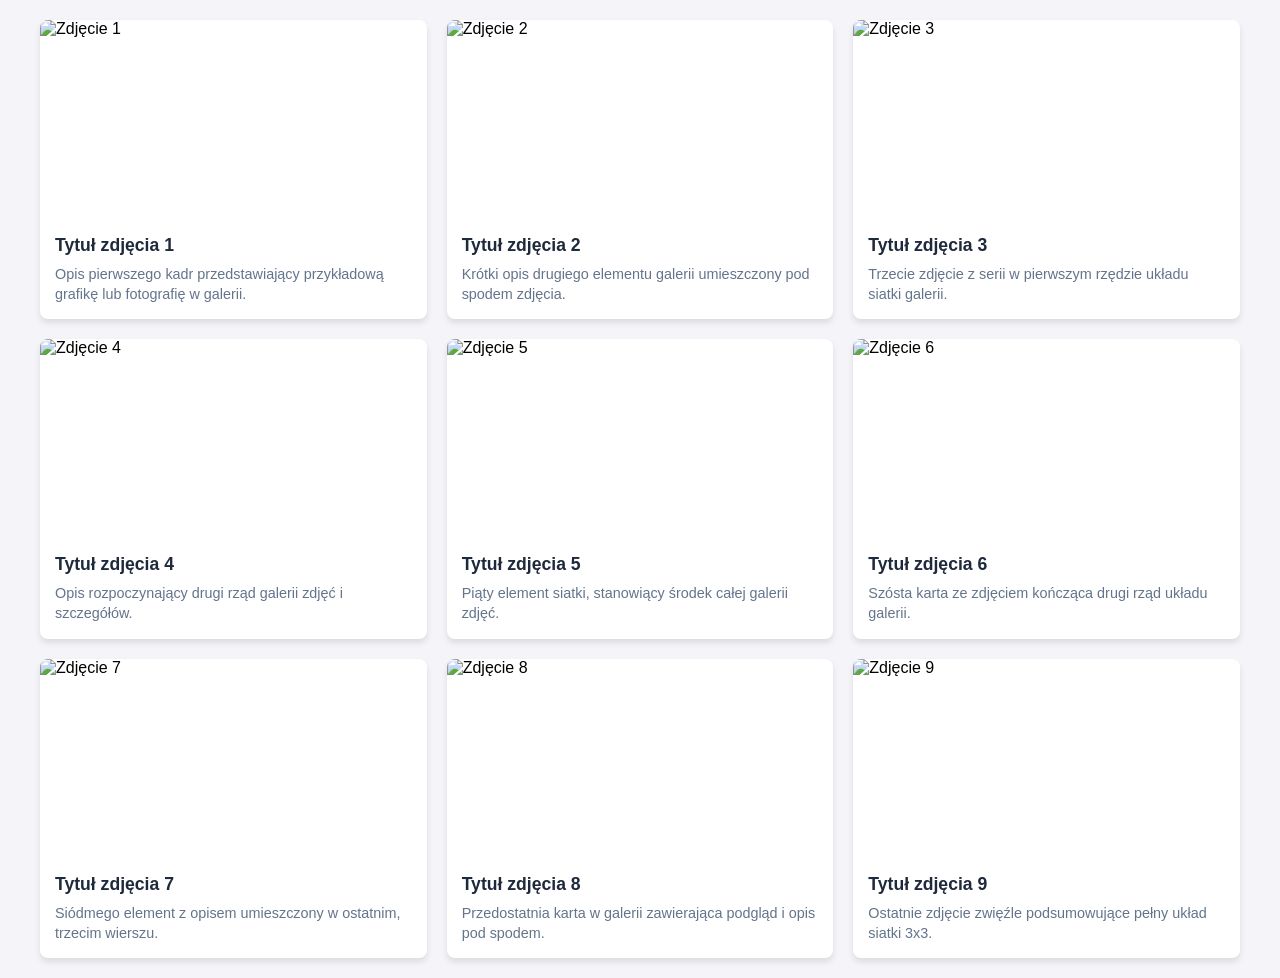
==== galeriaai.html @ e44a0bcc "ai generated sites added" ====
<!DOCTYPE html>
<html lang="pl">
<head>
  <meta charset="UTF-8">
  <meta name="viewport" content="width=device-width, initial-scale=1.0">
  <title>Layout 3 - Galeria 3x3</title>
  <style>
    * {
      box-sizing: border-box;
      margin: 0;
      padding: 0;
    }

    body {
      font-family: Arial, sans-serif;
      padding: 20px;
      background-color: #f4f4f9;
    }

    .gallery-container {
      display: grid;
      grid-template-columns: repeat(3, 1fr); /* 3 równe kolumny */
      gap: 20px; /* odstęp między kartami */
      max-width: 1200px;
      margin: 0 auto;
    }

    /* Karta pojedynczego elementu galerii */
    .gallery-card {
      background-color: #ffffff;
      border-radius: 8px;
      overflow: hidden;
      box-shadow: 0 4px 6px rgba(0, 0, 0, 0.1);
      display: flex;
      flex-direction: column;
    }

    /* Kontener zdjęcia */
    .gallery-card img {
      width: 100%;
      height: 200px;
      object-fit: cover; /* Zachowuje proporcje zdjęcia i wypełnia obszar */
      display: block;
    }

    /* Opis pod zdjęciem */
    .card-content {
      padding: 15px;
    }

    .card-content h3 {
      font-size: 1.1rem;
      margin-bottom: 8px;
      color: #1e293b;
    }

    .card-content p {
      font-size: 0.9rem;
      color: #64748b;
      line-height: 1.4;
    }
  </style>
</head>
<body>

  <div class="gallery-container">
    
    <!-- Zdjęcie 1 -->
    <div class="gallery-card">
      <img src="https://picsum.photos/400/300?random=1" alt="Zdjęcie 1">
      <div class="card-content">
        <h3>Tytuł zdjęcia 1</h3>
        <p>Opis pierwszego kadr przedstawiający przykładową grafikę lub fotografię w galerii.</p>
      </div>
    </div>

    <!-- Zdjęcie 2 -->
    <div class="gallery-card">
      <img src="https://picsum.photos/400/300?random=2" alt="Zdjęcie 2">
      <div class="card-content">
        <h3>Tytuł zdjęcia 2</h3>
        <p>Krótki opis drugiego elementu galerii umieszczony pod spodem zdjęcia.</p>
      </div>
    </div>

    <!-- Zdjęcie 3 -->
    <div class="gallery-card">
      <img src="https://picsum.photos/400/300?random=3" alt="Zdjęcie 3">
      <div class="card-content">
        <h3>Tytuł zdjęcia 3</h3>
        <p>Trzecie zdjęcie z serii w pierwszym rzędzie układu siatki galerii.</p>
      </div>
    </div>

    <!-- Zdjęcie 4 -->
    <div class="gallery-card">
      <img src="https://picsum.photos/400/300?random=4" alt="Zdjęcie 4">
      <div class="card-content">
        <h3>Tytuł zdjęcia 4</h3>
        <p>Opis rozpoczynający drugi rząd galerii zdjęć i szczegółów.</p>
      </div>
    </div>

    <!-- Zdjęcie 5 -->
    <div class="gallery-card">
      <img src="https://picsum.photos/400/300?random=5" alt="Zdjęcie 5">
      <div class="card-content">
        <h3>Tytuł zdjęcia 5</h3>
        <p>Piąty element siatki, stanowiący środek całej galerii zdjęć.</p>
      </div>
    </div>

    <!-- Zdjęcie 6 -->
    <div class="gallery-card">
      <img src="https://picsum.photos/400/300?random=6" alt="Zdjęcie 6">
      <div class="card-content">
        <h3>Tytuł zdjęcia 6</h3>
        <p>Szósta karta ze zdjęciem kończąca drugi rząd układu galerii.</p>
      </div>
    </div>

    <!-- Zdjęcie 7 -->
    <div class="gallery-card">
      <img src="https://picsum.photos/400/300?random=7" alt="Zdjęcie 7">
      <div class="card-content">
        <h3>Tytuł zdjęcia 7</h3>
        <p>Siódmego element z opisem umieszczony w ostatnim, trzecim wierszu.</p>
      </div>
    </div>

    <!-- Zdjęcie 8 -->
    <div class="gallery-card">
      <img src="https://picsum.photos/400/300?random=8" alt="Zdjęcie 8">
      <div class="card-content">
        <h3>Tytuł zdjęcia 8</h3>
        <p>Przedostatnia karta w galerii zawierająca podgląd i opis pod spodem.</p>
      </div>
    </div>

    <!-- Zdjęcie 9 -->
    <div class="gallery-card">
      <img src="https://picsum.photos/400/300?random=9" alt="Zdjęcie 9">
      <div class="card-content">
        <h3>Tytuł zdjęcia 9</h3>
        <p>Ostatnie zdjęcie zwięźle podsumowujące pełny układ siatki 3x3.</p>
      </div>
    </div>

  </div>

</body>
</html>
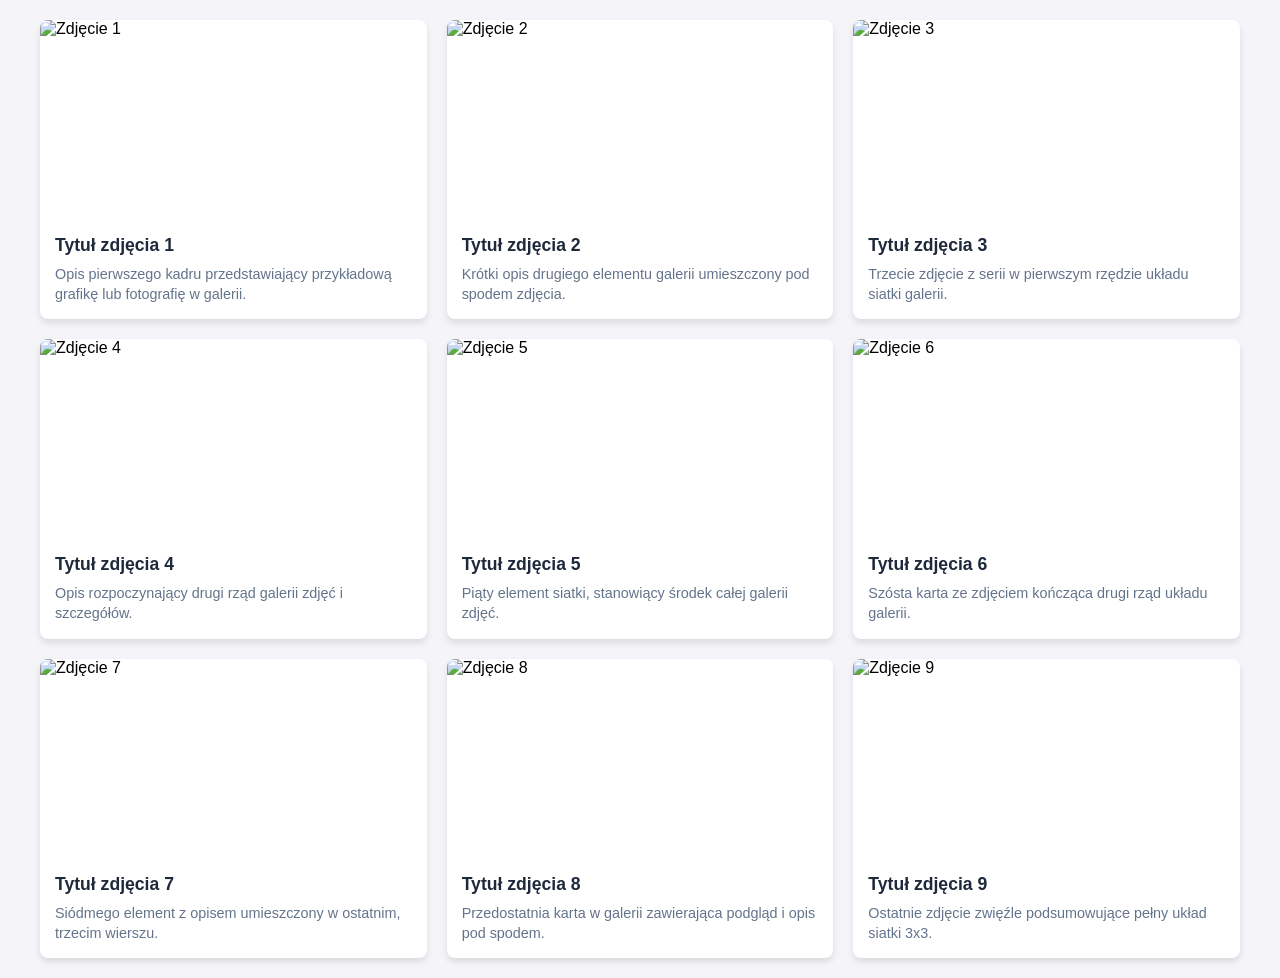
==== commit 1cf9bae4: "update" ====
--- a/galeriaai.html
+++ b/galeriaai.html
@@ -70,7 +70,7 @@
       <img src="https://picsum.photos/400/300?random=1" alt="Zdjęcie 1">
       <div class="card-content">
         <h3>Tytuł zdjęcia 1</h3>
-        <p>Opis pierwszego kadr przedstawiający przykładową grafikę lub fotografię w galerii.</p>
+        <p>Opis pierwszego kadru przedstawiający przykładową grafikę lub fotografię w galerii.</p>
       </div>
     </div>
 
